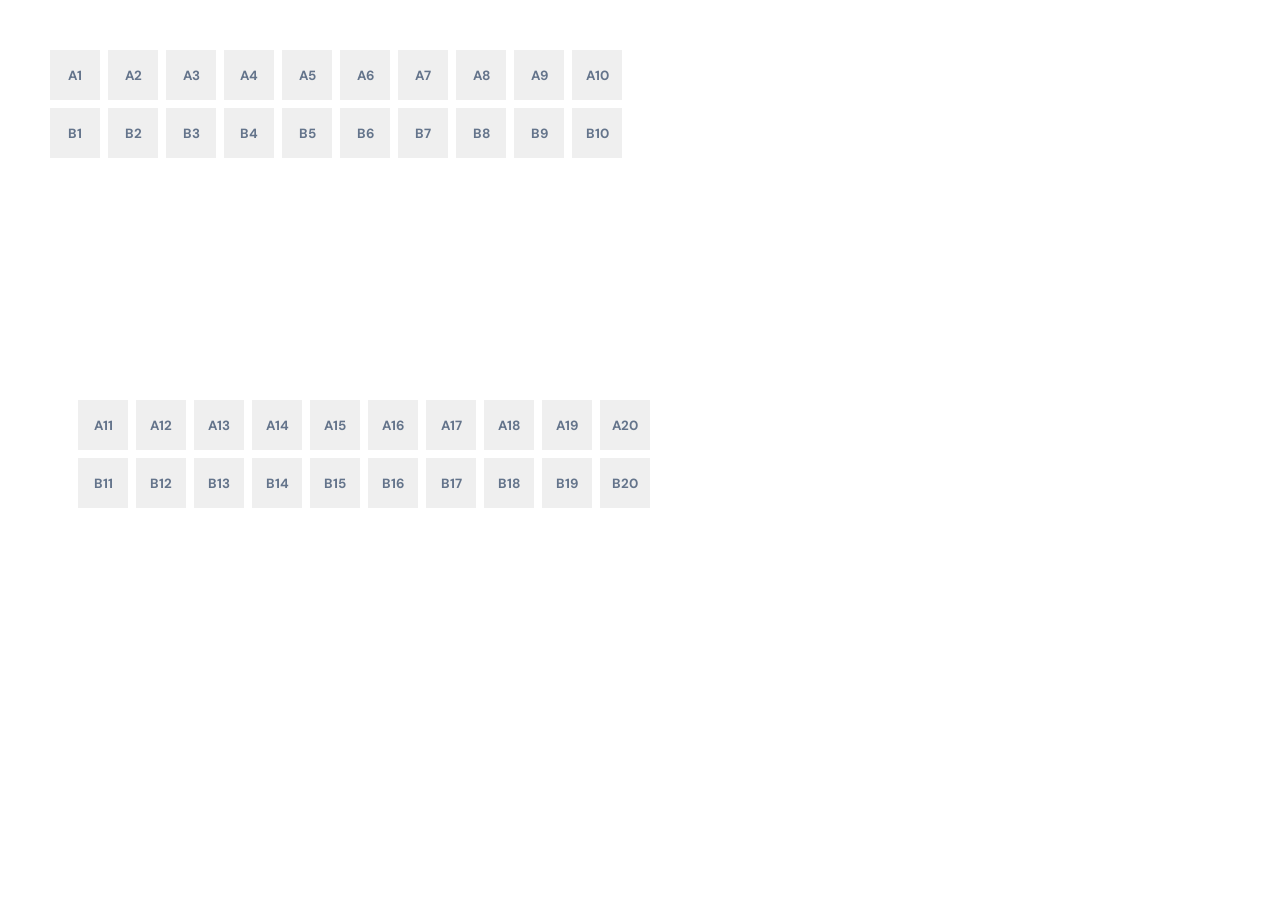
==== book.html @ 3b7bd4b6 "Book Slot Arrangement" ====
<!DOCTYPE html>
<html lang="en">
<head>
    <meta charset="UTF-8">
    <meta name="viewport" content="width=device-width, initial-scale=1.0">
    <title>Book Now!!</title>
    <link rel="stylesheet" href="style2.css">
    <link rel="icon" href="images/image.png">
</head>
<body>
    <h1></h1>
    <div class="slot1-container">
        <button value="A1">A1</button>
        <button value="A2">A2</button>
        <button value="A3">A3</button>
        <button value="A4">A4</button>
        <button value="A5">A5</button>
        <button value="A6">A6</button>
        <button value="A7">A7</button>
        <button value="A8">A8</button>
        <button value="A9">A9</button>
        <button value="A10">A10</button>
        <button value="B1">B1</button>
        <button value="B2">B2</button>
        <button value="B3">B3</button>
        <button value="B4">B4</button>
        <button value="B5">B5</button>
        <button value="B6">B6</button>
        <button value="B7">B7</button>
        <button value="B8">B8</button>
        <button value="B9">B9</button>
        <button value="B10">B10</button>
    </div>
    <div class="slot2-container">
        <button value="A11">A11</button>
        <button value="A12">A12</button>
        <button value="A13">A13</button>
        <button value="A14">A14</button>
        <button value="A15">A15</button>
        <button value="A16">A16</button>
        <button value="A17">A17</button>
        <button value="A18">A18</button>
        <button value="A19">A19</button>
        <button value="A20">A20</button>
        <button value="B11">B11</button>
        <button value="B12">B12</button>
        <button value="B13">B13</button>
        <button value="B14">B14</button>
        <button value="B15">B15</button>
        <button value="B16">B16</button>
        <button value="B17">B17</button>
        <button value="B18">B18</button>
        <button value="B19">B19</button>
        <button value="B20">B20</button>
    </div>
</body>
</html>
---- style2.css ----
@import url('https://fonts.googleapis.com/css2?family=DM+Sans:ital,opsz,wght@0,9..40,100..1000;1,9..40,100..1000&family=DM+Serif+Display:ital@0;1&family=DM+Serif+Text:ital@0;1&family=Open+Sans:ital,wght@0,300..800;1,300..800&family=Roboto+Mono:ital,wght@0,100..700;1,100..700&family=Roboto:ital,wght@0,100..900;1,100..900&display=swap');

*{
    margin: 0;
    padding: 0;
    font-family: "DM Sans", sans-serif;
}
.slot1-container{
    float: left;
    padding: 50px;
    display: flex;
    height: 250px;
    width: 600px;
    flex-direction: row;
    justify-content: flex-start;
    align-content: flex-start;
    flex-wrap: wrap;
    column-gap: 0.5em;
    row-gap: 0.5em;
}
.slot2-container{
    padding: 50px;
    height: 250px;
    width: 600px;
    display: flex;
    flex-direction: row;
    justify-content: flex-end;
    flex-wrap: wrap;
    align-content:flex-start;
    column-gap: 0.5em;
    row-gap: 0.5em;
}
button{
    height: 50px;
    width: 50px;
    border: none;
    font-weight: bold;
    color: #64748B;
}
button:hover{
    background-color:blueviolet;
    color: white;
}
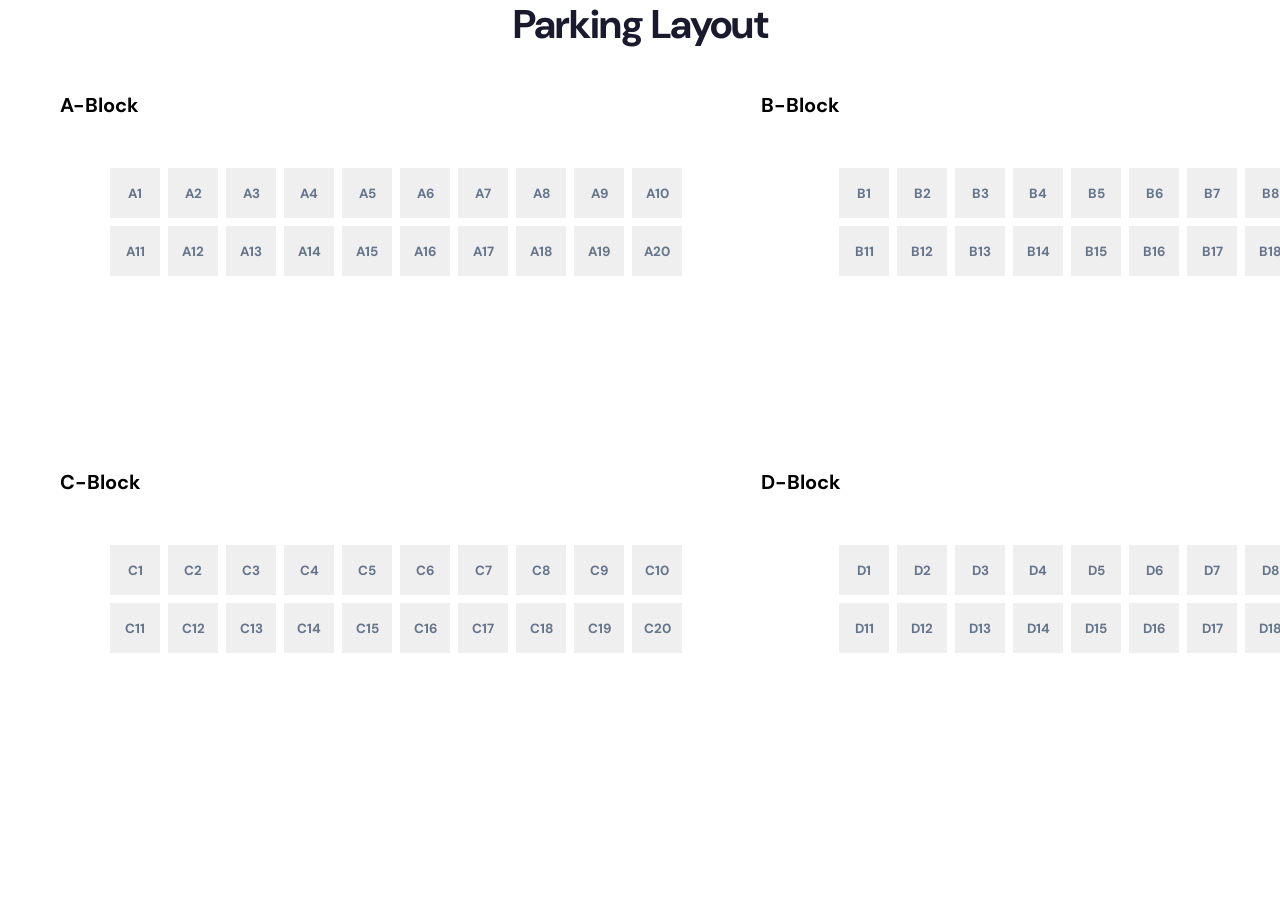
==== commit 5aeb9689: "book" ====
--- a/book.html
+++ b/book.html
@@ -8,8 +8,11 @@
     <link rel="icon" href="images/image.png">
 </head>
 <body>
-    <h1></h1>
-    <div class="slot1-container">
+    <h1>Parking Layout</h1>
+    <div class="parking-layout">
+    <div class="block-container">
+        <label class="block-label">A-Block</label>
+    <div class="a-block">
         <button value="A1">A1</button>
         <button value="A2">A2</button>
         <button value="A3">A3</button>
@@ -20,6 +23,21 @@
         <button value="A8">A8</button>
         <button value="A9">A9</button>
         <button value="A10">A10</button>
+        <button value="A11">A11</button>
+        <button value="A12">A12</button>
+        <button value="A13">A13</button>
+        <button value="A14">A14</button>
+        <button value="A15">A15</button>
+        <button value="A16">A16</button>
+        <button value="A17">A17</button>
+        <button value="A18">A18</button>
+        <button value="A19">A19</button>
+        <button value="A20">A20</button>
+    </div>
+    </div>
+    <div class="block-container">
+        <label class="block-label">B-Block</label>
+    <div class="b-block">
         <button value="B1">B1</button>
         <button value="B2">B2</button>
         <button value="B3">B3</button>
@@ -30,18 +48,6 @@
         <button value="B8">B8</button>
         <button value="B9">B9</button>
         <button value="B10">B10</button>
-    </div>
-    <div class="slot2-container">
-        <button value="A11">A11</button>
-        <button value="A12">A12</button>
-        <button value="A13">A13</button>
-        <button value="A14">A14</button>
-        <button value="A15">A15</button>
-        <button value="A16">A16</button>
-        <button value="A17">A17</button>
-        <button value="A18">A18</button>
-        <button value="A19">A19</button>
-        <button value="A20">A20</button>
         <button value="B11">B11</button>
         <button value="B12">B12</button>
         <button value="B13">B13</button>
@@ -53,5 +59,57 @@
         <button value="B19">B19</button>
         <button value="B20">B20</button>
     </div>
+    </div>
+    <div class="block-container">
+    <label class="block-label">C-Block</label>
+    <div class="c-block">
+        <button value="C1">C1</button>
+        <button value="C2">C2</button>
+        <button value="C3">C3</button>
+        <button value="C4">C4</button>
+        <button value="C5">C5</button>
+        <button value="C6">C6</button>
+        <button value="C7">C7</button>
+        <button value="C8">C8</button>
+        <button value="C9">C9</button>
+        <button value="C10">C10</button>
+        <button value="C11">C11</button>
+        <button value="C12">C12</button>
+        <button value="C13">C13</button>
+        <button value="C14">C14</button>
+        <button value="C15">C15</button>
+        <button value="C16">C16</button>
+        <button value="C17">C17</button>
+        <button value="C18">C18</button>
+        <button value="C19">C19</button>
+        <button value="C20">C20</button>
+    </div>
+    </div>
+    <div class="block-container">
+    <label class="block-label">D-Block</label>
+    <div class="d-block">
+        <button value="D1">D1</button>
+        <button value="D2">D2</button>
+        <button value="D3">D3</button>
+        <button value="D4">D4</button>
+        <button value="D5">D5</button>
+        <button value="D6">D6</button>
+        <button value="D7">D7</button>
+        <button value="D8">D8</button>
+        <button value="D9">D9</button>
+        <button value="D10">D10</button>
+        <button value="D11">D11</button>
+        <button value="D12">D12</button>
+        <button value="D13">D13</button>
+        <button value="D14">D14</button>
+        <button value="D15">D15</button>
+        <button value="D16">D16</button>
+        <button value="D17">D17</button>
+        <button value="D18">D18</button>
+        <button value="D19">D19</button>
+        <button value="D20">D20</button>
+    </div>
+    </div>
+    </div>
 </body>
 </html>
--- a/style2.css
+++ b/style2.css
@@ -1,34 +1,50 @@
 @import url('https://fonts.googleapis.com/css2?family=DM+Sans:ital,opsz,wght@0,9..40,100..1000;1,9..40,100..1000&family=DM+Serif+Display:ital@0;1&family=DM+Serif+Text:ital@0;1&family=Open+Sans:ital,wght@0,300..800;1,300..800&family=Roboto+Mono:ital,wght@0,100..700;1,100..700&family=Roboto:ital,wght@0,100..900;1,100..900&display=swap');
 
+h1{
+    margin-bottom: 30px;
+    font-size: 2.5rem;
+    font-weight: 700;
+    color: #1a1a2e;
+    letter-spacing: -0.02em;
+    line-height: 1.2;
+    margin: 0 0 1.5rem 0;
+    text-align: center;
+}
 *{
     margin: 0;
     padding: 0;
     font-family: "DM Sans", sans-serif;
 }
-.slot1-container{
+.parking-layout{
+    display: grid;
+    grid-template-columns: 1fr 1fr;
+    gap: 1px 1px;
+    padding: 20px 60px;
+}
+.a-block,.b-block,.c-block,.d-block{
     float: left;
     padding: 50px;
     display: flex;
     height: 250px;
     width: 600px;
     flex-direction: row;
-    justify-content: flex-start;
     align-content: flex-start;
     flex-wrap: wrap;
     column-gap: 0.5em;
     row-gap: 0.5em;
 }
-.slot2-container{
-    padding: 50px;
-    height: 250px;
-    width: 600px;
-    display: flex;
-    flex-direction: row;
+.a-block,.c-block{
+    justify-content: flex-start;
+}
+.b-block,.d-block{
     justify-content: flex-end;
-    flex-wrap: wrap;
-    align-content:flex-start;
-    column-gap: 0.5em;
-    row-gap: 0.5em;
+}
+.block-container{
+    width: 700px;
+}
+.block-label{
+    font-size: 20px;
+    font-weight: bold;
 }
 button{
     height: 50px;
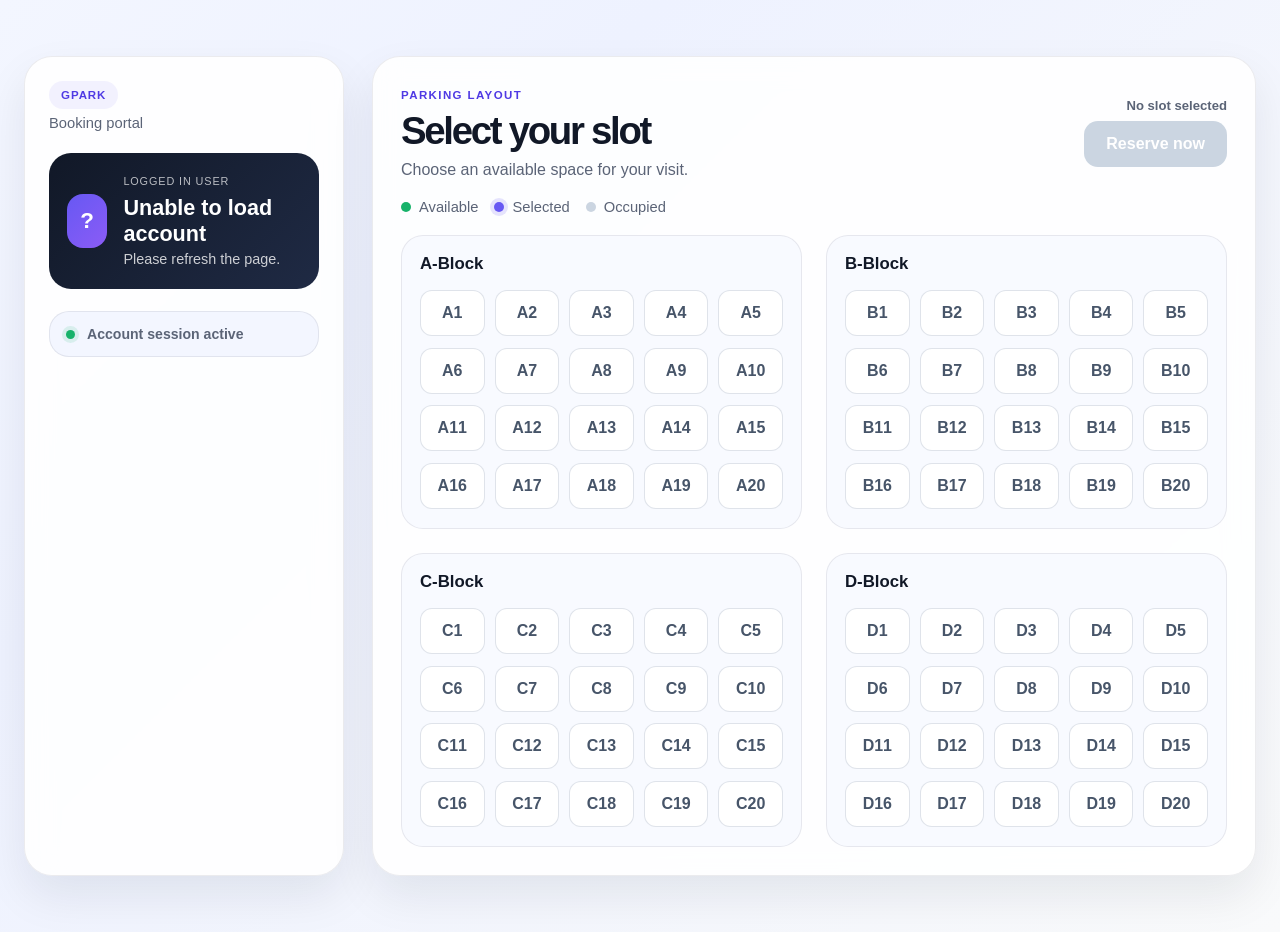
==== commit 4985d9bb: "Entho changes..haa book.html" ====
--- a/book.html
+++ b/book.html
@@ -3,113 +3,229 @@
 <head>
     <meta charset="UTF-8">
     <meta name="viewport" content="width=device-width, initial-scale=1.0">
-    <title>Book Now!!</title>
+    <title>Book a Spot | GPark</title>
     <link rel="stylesheet" href="style2.css">
     <link rel="icon" href="images/image.png">
 </head>
 <body>
-    <h1>Parking Layout</h1>
-    <div class="parking-layout">
-    <div class="block-container">
-        <label class="block-label">A-Block</label>
-    <div class="a-block">
-        <button value="A1">A1</button>
-        <button value="A2">A2</button>
-        <button value="A3">A3</button>
-        <button value="A4">A4</button>
-        <button value="A5">A5</button>
-        <button value="A6">A6</button>
-        <button value="A7">A7</button>
-        <button value="A8">A8</button>
-        <button value="A9">A9</button>
-        <button value="A10">A10</button>
-        <button value="A11">A11</button>
-        <button value="A12">A12</button>
-        <button value="A13">A13</button>
-        <button value="A14">A14</button>
-        <button value="A15">A15</button>
-        <button value="A16">A16</button>
-        <button value="A17">A17</button>
-        <button value="A18">A18</button>
-        <button value="A19">A19</button>
-        <button value="A20">A20</button>
+    <div class="page-shell">
+        <aside class="profile-panel">
+            <div class="brand-block">
+                <span class="brand-pill">GPark</span>
+                <p>Booking portal</p>
+            </div>
+
+            <div class="user-card">
+                <div class="avatar" id="userAvatar">?</div>
+                <div>
+                    <span class="label">Logged in user</span>
+                    <h2 id="userName">Loading...</h2>
+                    <p id="userEmail">Loading...</p>
+                </div>
+            </div>
+
+            <div class="account-status">
+                <span class="status-dot"></span>
+                <span>Account session active</span>
+            </div>
+        </aside>
+
+        <main class="booking-panel">
+            <header class="booking-header">
+                <div>
+                    <span class="eyebrow">Parking layout</span>
+                    <h1>Select your slot</h1>
+                    <p class="header-help">Choose an available space for your visit.</p>
+                </div>
+                <div class="booking-action">
+                    <span id="selectionStatus" class="selection-status">No slot selected</span>
+                    <button id="reserveButton" class="primary-btn" type="button" disabled>Reserve now</button>
+                </div>
+            </header>
+
+            <div class="legend">
+                <span><i class="dot open"></i> Available</span>
+                <span><i class="dot selected-legend"></i> Selected</span>
+                <span><i class="dot busy"></i> Occupied</span>
+            </div>
+
+            <div class="parking-layout">
+                <div class="block-container">
+                    <label class="block-label">A-Block</label>
+                    <div class="a-block">
+                        <button value="A1">A1</button>
+                        <button value="A2">A2</button>
+                        <button value="A3">A3</button>
+                        <button value="A4">A4</button>
+                        <button value="A5">A5</button>
+                        <button value="A6">A6</button>
+                        <button value="A7">A7</button>
+                        <button value="A8">A8</button>
+                        <button value="A9">A9</button>
+                        <button value="A10">A10</button>
+                        <button value="A11">A11</button>
+                        <button value="A12">A12</button>
+                        <button value="A13">A13</button>
+                        <button value="A14">A14</button>
+                        <button value="A15">A15</button>
+                        <button value="A16">A16</button>
+                        <button value="A17">A17</button>
+                        <button value="A18">A18</button>
+                        <button value="A19">A19</button>
+                        <button value="A20">A20</button>
+                    </div>
+                </div>
+
+                <div class="block-container">
+                    <label class="block-label">B-Block</label>
+                    <div class="b-block">
+                        <button value="B1">B1</button>
+                        <button value="B2">B2</button>
+                        <button value="B3">B3</button>
+                        <button value="B4">B4</button>
+                        <button value="B5">B5</button>
+                        <button value="B6">B6</button>
+                        <button value="B7">B7</button>
+                        <button value="B8">B8</button>
+                        <button value="B9">B9</button>
+                        <button value="B10">B10</button>
+                        <button value="B11">B11</button>
+                        <button value="B12">B12</button>
+                        <button value="B13">B13</button>
+                        <button value="B14">B14</button>
+                        <button value="B15">B15</button>
+                        <button value="B16">B16</button>
+                        <button value="B17">B17</button>
+                        <button value="B18">B18</button>
+                        <button value="B19">B19</button>
+                        <button value="B20">B20</button>
+                    </div>
+                </div>
+
+                <div class="block-container">
+                    <label class="block-label">C-Block</label>
+                    <div class="c-block">
+                        <button value="C1">C1</button>
+                        <button value="C2">C2</button>
+                        <button value="C3">C3</button>
+                        <button value="C4">C4</button>
+                        <button value="C5">C5</button>
+                        <button value="C6">C6</button>
+                        <button value="C7">C7</button>
+                        <button value="C8">C8</button>
+                        <button value="C9">C9</button>
+                        <button value="C10">C10</button>
+                        <button value="C11">C11</button>
+                        <button value="C12">C12</button>
+                        <button value="C13">C13</button>
+                        <button value="C14">C14</button>
+                        <button value="C15">C15</button>
+                        <button value="C16">C16</button>
+                        <button value="C17">C17</button>
+                        <button value="C18">C18</button>
+                        <button value="C19">C19</button>
+                        <button value="C20">C20</button>
+                    </div>
+                </div>
+
+                <div class="block-container">
+                    <label class="block-label">D-Block</label>
+                    <div class="d-block">
+                        <button value="D1">D1</button>
+                        <button value="D2">D2</button>
+                        <button value="D3">D3</button>
+                        <button value="D4">D4</button>
+                        <button value="D5">D5</button>
+                        <button value="D6">D6</button>
+                        <button value="D7">D7</button>
+                        <button value="D8">D8</button>
+                        <button value="D9">D9</button>
+                        <button value="D10">D10</button>
+                        <button value="D11">D11</button>
+                        <button value="D12">D12</button>
+                        <button value="D13">D13</button>
+                        <button value="D14">D14</button>
+                        <button value="D15">D15</button>
+                        <button value="D16">D16</button>
+                        <button value="D17">D17</button>
+                        <button value="D18">D18</button>
+                        <button value="D19">D19</button>
+                        <button value="D20">D20</button>
+                    </div>
+                </div>
+            </div>
+        </main>
     </div>
-    </div>
-    <div class="block-container">
-        <label class="block-label">B-Block</label>
-    <div class="b-block">
-        <button value="B1">B1</button>
-        <button value="B2">B2</button>
-        <button value="B3">B3</button>
-        <button value="B4">B4</button>
-        <button value="B5">B5</button>
-        <button value="B6">B6</button>
-        <button value="B7">B7</button>
-        <button value="B8">B8</button>
-        <button value="B9">B9</button>
-        <button value="B10">B10</button>
-        <button value="B11">B11</button>
-        <button value="B12">B12</button>
-        <button value="B13">B13</button>
-        <button value="B14">B14</button>
-        <button value="B15">B15</button>
-        <button value="B16">B16</button>
-        <button value="B17">B17</button>
-        <button value="B18">B18</button>
-        <button value="B19">B19</button>
-        <button value="B20">B20</button>
-    </div>
-    </div>
-    <div class="block-container">
-    <label class="block-label">C-Block</label>
-    <div class="c-block">
-        <button value="C1">C1</button>
-        <button value="C2">C2</button>
-        <button value="C3">C3</button>
-        <button value="C4">C4</button>
-        <button value="C5">C5</button>
-        <button value="C6">C6</button>
-        <button value="C7">C7</button>
-        <button value="C8">C8</button>
-        <button value="C9">C9</button>
-        <button value="C10">C10</button>
-        <button value="C11">C11</button>
-        <button value="C12">C12</button>
-        <button value="C13">C13</button>
-        <button value="C14">C14</button>
-        <button value="C15">C15</button>
-        <button value="C16">C16</button>
-        <button value="C17">C17</button>
-        <button value="C18">C18</button>
-        <button value="C19">C19</button>
-        <button value="C20">C20</button>
-    </div>
-    </div>
-    <div class="block-container">
-    <label class="block-label">D-Block</label>
-    <div class="d-block">
-        <button value="D1">D1</button>
-        <button value="D2">D2</button>
-        <button value="D3">D3</button>
-        <button value="D4">D4</button>
-        <button value="D5">D5</button>
-        <button value="D6">D6</button>
-        <button value="D7">D7</button>
-        <button value="D8">D8</button>
-        <button value="D9">D9</button>
-        <button value="D10">D10</button>
-        <button value="D11">D11</button>
-        <button value="D12">D12</button>
-        <button value="D13">D13</button>
-        <button value="D14">D14</button>
-        <button value="D15">D15</button>
-        <button value="D16">D16</button>
-        <button value="D17">D17</button>
-        <button value="D18">D18</button>
-        <button value="D19">D19</button>
-        <button value="D20">D20</button>
-    </div>
-    </div>
-    </div>
+
+    <script>
+        const userName = document.getElementById('userName');
+        const userEmail = document.getElementById('userEmail');
+        const userAvatar = document.getElementById('userAvatar');
+        const selectionStatus = document.getElementById('selectionStatus');
+        const reserveButton = document.getElementById('reserveButton');
+
+        async function fetchCurrentUser() {
+            const apiUrls = [
+                'http://172.30.3.21/g_park/current-user.php',
+                'http://localhost/g_park/current-user.php'
+            ];
+
+            for (let index = 0; index < apiUrls.length; index += 1) {
+                try {
+                    const response = await fetch(apiUrls[index], {
+                        credentials: 'include'
+                    });
+
+                    if (response.ok) {
+                        return (await response.json()).user;
+                    }
+
+                    if (response.status === 401) {
+                        break;
+                    }
+                } catch (error) {
+                    if (index === apiUrls.length - 1) {
+                        throw error;
+                    }
+                }
+            }
+
+            const storedUser = localStorage.getItem('gparkUser');
+            return storedUser ? JSON.parse(storedUser) : null;
+        }
+
+        fetchCurrentUser().then((user) => {
+            if (!user) {
+                userName.textContent = 'Session expired';
+                userEmail.textContent = 'Please log in again.';
+                reserveButton.disabled = true;
+                return;
+            }
+
+            userName.textContent = user.name;
+            userEmail.textContent = user.email;
+            userAvatar.textContent = user.name.trim().charAt(0).toUpperCase();
+        }).catch(() => {
+            userName.textContent = 'Unable to load account';
+            userEmail.textContent = 'Please refresh the page.';
+        });
+
+        const selectedSlots = document.querySelectorAll('.block-container button');
+        selectedSlots.forEach((button) => {
+            button.addEventListener('click', () => {
+                const isSelected = button.classList.contains('selected');
+                button.classList.toggle('selected', !isSelected);
+                const selectedCount = document.querySelectorAll('.block-container button.selected').length;
+                selectionStatus.textContent = selectedCount === 0
+                    ? 'No slot selected'
+                    : `${selectedCount} slot${selectedCount === 1 ? '' : 's'} selected`;
+                reserveButton.disabled = selectedCount === 0;
+            });
+        });
+
+        reserveButton.addEventListener('click', () => {
+            selectionStatus.textContent = 'Select a slot to continue';
+        });
+    </script>
 </body>
 </html>
--- a/style2.css
+++ b/style2.css
@@ -1,59 +1,325 @@
-@import url('https://fonts.googleapis.com/css2?family=DM+Sans:ital,opsz,wght@0,9..40,100..1000;1,9..40,100..1000&family=DM+Serif+Display:ital@0;1&family=DM+Serif+Text:ital@0;1&family=Open+Sans:ital,wght@0,300..800;1,300..800&family=Roboto+Mono:ital,wght@0,100..700;1,100..700&family=Roboto:ital,wght@0,100..900;1,100..900&display=swap');
-
-h1{
-    margin-bottom: 30px;
-    font-size: 2.5rem;
-    font-weight: 700;
-    color: #1a1a2e;
-    letter-spacing: -0.02em;
-    line-height: 1.2;
-    margin: 0 0 1.5rem 0;
-    text-align: center;
-}
-*{
+:root {
+    --bg: #f4f7ff;
+    --panel: #ffffff;
+    --panel-soft: #f3f6ff;
+    --primary: #6758f3;
+    --primary-dark: #4f3ae4;
+    --text: #111827;
+    --text-soft: #5b6477;
+    --line: rgba(17, 24, 39, 0.08);
+    --success: #17b26a;
+    --warning: #f59e0b;
+    --danger: #ef4444;
+    --shadow: 0 20px 45px rgba(15, 23, 42, 0.08);
+}
+
+@import url('https://fonts.googleapis.com/css2?family=DM+Sans:wght@400;500;700;800&display=swap');
+
+* {
     margin: 0;
     padding: 0;
+    box-sizing: border-box;
     font-family: "DM Sans", sans-serif;
 }
-.parking-layout{
+
+body {
+    min-height: 100vh;
+    background: linear-gradient(135deg, #f3f6ff 0%, #eef2ff 30%, #f9fafb 100%);
+    color: var(--text);
+}
+
+button {
+    font: inherit;
+}
+
+.page-shell {
+    max-width: 1400px;
+    margin: 32px auto;
+    padding: 24px;
     display: grid;
-    grid-template-columns: 1fr 1fr;
-    gap: 1px 1px;
-    padding: 20px 60px;
-}
-.a-block,.b-block,.c-block,.d-block{
-    float: left;
-    padding: 50px;
-    display: flex;
-    height: 250px;
-    width: 600px;
-    flex-direction: row;
-    align-content: flex-start;
+    grid-template-columns: 320px 1fr;
+    gap: 28px;
+}
+
+.profile-panel,
+.booking-panel {
+    background: rgba(255, 255, 255, 0.88);
+    border: 1px solid var(--line);
+    border-radius: 28px;
+    box-shadow: var(--shadow);
+    backdrop-filter: blur(14px);
+    -webkit-backdrop-filter: blur(14px);
+}
+
+.profile-panel {
+    padding: 24px;
+    display: flex;
+    flex-direction: column;
+    gap: 22px;
+}
+
+.brand-block {
+    display: flex;
+    flex-direction: column;
+    gap: 6px;
+}
+
+.brand-pill {
+    display: inline-flex;
+    align-self: flex-start;
+    padding: 8px 12px;
+    border-radius: 999px;
+    background: rgba(103, 88, 243, 0.08);
+    color: var(--primary-dark);
+    font-weight: 700;
+    letter-spacing: 0.08em;
+    text-transform: uppercase;
+    font-size: 0.72rem;
+}
+
+.brand-block p {
+    color: var(--text-soft);
+    font-size: 0.92rem;
+}
+
+.user-card {
+    background: linear-gradient(135deg, #111827, #1f2a44);
+    color: #fff;
+    border-radius: 22px;
+    padding: 22px 18px;
+    display: flex;
+    align-items: center;
+    gap: 16px;
+}
+
+.avatar {
+    width: 54px;
+    height: 54px;
+    border-radius: 16px;
+    display: grid;
+    place-items: center;
+    background: linear-gradient(135deg, var(--primary), #8b5cf6);
+    font-size: 1.4rem;
+    font-weight: 800;
+}
+
+.label {
+    display: block;
+    color: rgba(255, 255, 255, 0.7);
+    font-size: 0.68rem;
+    letter-spacing: 0.08em;
+    text-transform: uppercase;
+    margin-bottom: 8px;
+}
+
+.user-card h2 {
+    font-size: 1.35rem;
+    margin-bottom: 4px;
+}
+
+.user-card p {
+    color: rgba(255, 255, 255, 0.78);
+    font-size: 0.9rem;
+}
+
+.account-status {
+    background: var(--panel-soft);
+    border: 1px solid var(--line);
+    border-radius: 20px;
+    padding: 14px 16px;
+    display: flex;
+    align-items: center;
+    gap: 12px;
+    color: var(--text-soft);
+    font-size: 0.88rem;
+    font-weight: 700;
+}
+
+.status-dot {
+    width: 9px;
+    height: 9px;
+    border-radius: 50%;
+    background: var(--success);
+    box-shadow: 0 0 0 4px rgba(23, 178, 106, 0.12);
+}
+
+.booking-panel {
+    padding: 28px;
+}
+
+.booking-header {
+    display: flex;
+    justify-content: space-between;
+    align-items: center;
+    gap: 20px;
+    margin-bottom: 20px;
+}
+
+.eyebrow {
+    display: inline-block;
+    color: var(--primary-dark);
+    font-weight: 700;
+    text-transform: uppercase;
+    letter-spacing: 0.12em;
+    font-size: 0.72rem;
+    margin-bottom: 8px;
+}
+
+.booking-header h1 {
+    font-size: clamp(2.2rem, 3vw, 3rem);
+    letter-spacing: -0.06em;
+}
+
+.primary-btn {
+    background: linear-gradient(135deg, var(--primary), var(--primary-dark));
+    color: #fff;
+    border: none;
+    border-radius: 14px;
+    padding: 14px 22px;
+    font-weight: 700;
+    cursor: pointer;
+    box-shadow: 0 16px 24px rgba(103, 88, 243, 0.2);
+}
+
+.legend {
+    display: flex;
     flex-wrap: wrap;
-    column-gap: 0.5em;
-    row-gap: 0.5em;
-}
-.a-block,.c-block{
+    gap: 16px;
+    color: var(--text-soft);
+    margin-bottom: 20px;
+    font-size: 0.92rem;
+}
+
+.legend span {
+    display: inline-flex;
+    align-items: center;
+    gap: 8px;
+}
+
+.dot {
+    width: 10px;
+    height: 10px;
+    border-radius: 50%;
+    display: inline-block;
+}
+
+.dot.open { background: var(--success); }
+.dot.selected-legend { background: var(--primary); box-shadow: 0 0 0 4px rgba(103, 88, 243, 0.16); }
+.dot.busy { background: #cbd5e1; }
+
+.parking-layout {
+    display: grid;
+    grid-template-columns: repeat(2, minmax(0, 1fr));
+    gap: 24px;
+}
+
+.block-container {
+    background: #f8faff;
+    border: 1px solid var(--line);
+    border-radius: 22px;
+    padding: 18px;
+}
+
+.block-label {
+    display: block;
+    margin-bottom: 16px;
+    font-size: 1.05rem;
+    font-weight: 700;
+}
+
+.a-block,
+.b-block,
+.c-block,
+.d-block {
+    display: grid;
+    grid-template-columns: repeat(5, minmax(40px, 1fr));
+    gap: 10px;
+    min-height: 220px;
+}
+
+.a-block,
+.c-block {
     justify-content: flex-start;
 }
-.b-block,.d-block{
+
+.b-block,
+.d-block {
     justify-content: flex-end;
 }
-.block-container{
-    width: 700px;
-}
-.block-label{
-    font-size: 20px;
-    font-weight: bold;
-}
-button{
-    height: 50px;
-    width: 50px;
-    border: none;
-    font-weight: bold;
-    color: #64748B;
-}
-button:hover{
-    background-color:blueviolet;
-    color: white;
+
+button {
+    height: 46px;
+    width: 100%;
+    border: 1px solid rgba(148, 163, 184, 0.3);
+    border-radius: 12px;
+    background: #fff;
+    color: #475569;
+    font-weight: 700;
+    cursor: pointer;
+    transition: all 0.2s ease;
+}
+
+button:hover {
+    background: rgba(103, 88, 243, 0.08);
+    color: var(--primary-dark);
+    border-color: rgba(103, 88, 243, 0.25);
+    transform: translateY(-1px);
+}
+
+button.selected {
+    background: #ffffff;
+    color: var(--primary-dark);
+    border: 2px solid var(--primary);
+    box-shadow: 0 0 0 4px rgba(103, 88, 243, 0.12);
+}
+
+@media (max-width: 980px) {
+    .page-shell {
+        grid-template-columns: 1fr;
+    }
+}
+
+@media (max-width: 640px) {
+    .page-shell {
+        padding: 14px;
+        margin: 18px auto;
+    }
+
+    .booking-panel,
+    .profile-panel {
+        padding: 18px;
+    }
+
+    .booking-header {
+        flex-direction: column;
+        align-items: flex-start;
+    }
+
+    .parking-layout {
+        grid-template-columns: 1fr;
+    }
+}
+
+.header-help {
+    margin-top: 8px;
+    color: var(--text-soft);
+}
+
+.booking-action {
+    display: flex;
+    flex-direction: column;
+    align-items: flex-end;
+    gap: 8px;
+}
+
+.selection-status {
+    color: var(--text-soft);
+    font-size: 0.82rem;
+    font-weight: 700;
+}
+
+.primary-btn:disabled {
+    background: #cbd5e1;
+    box-shadow: none;
+    cursor: not-allowed;
 }
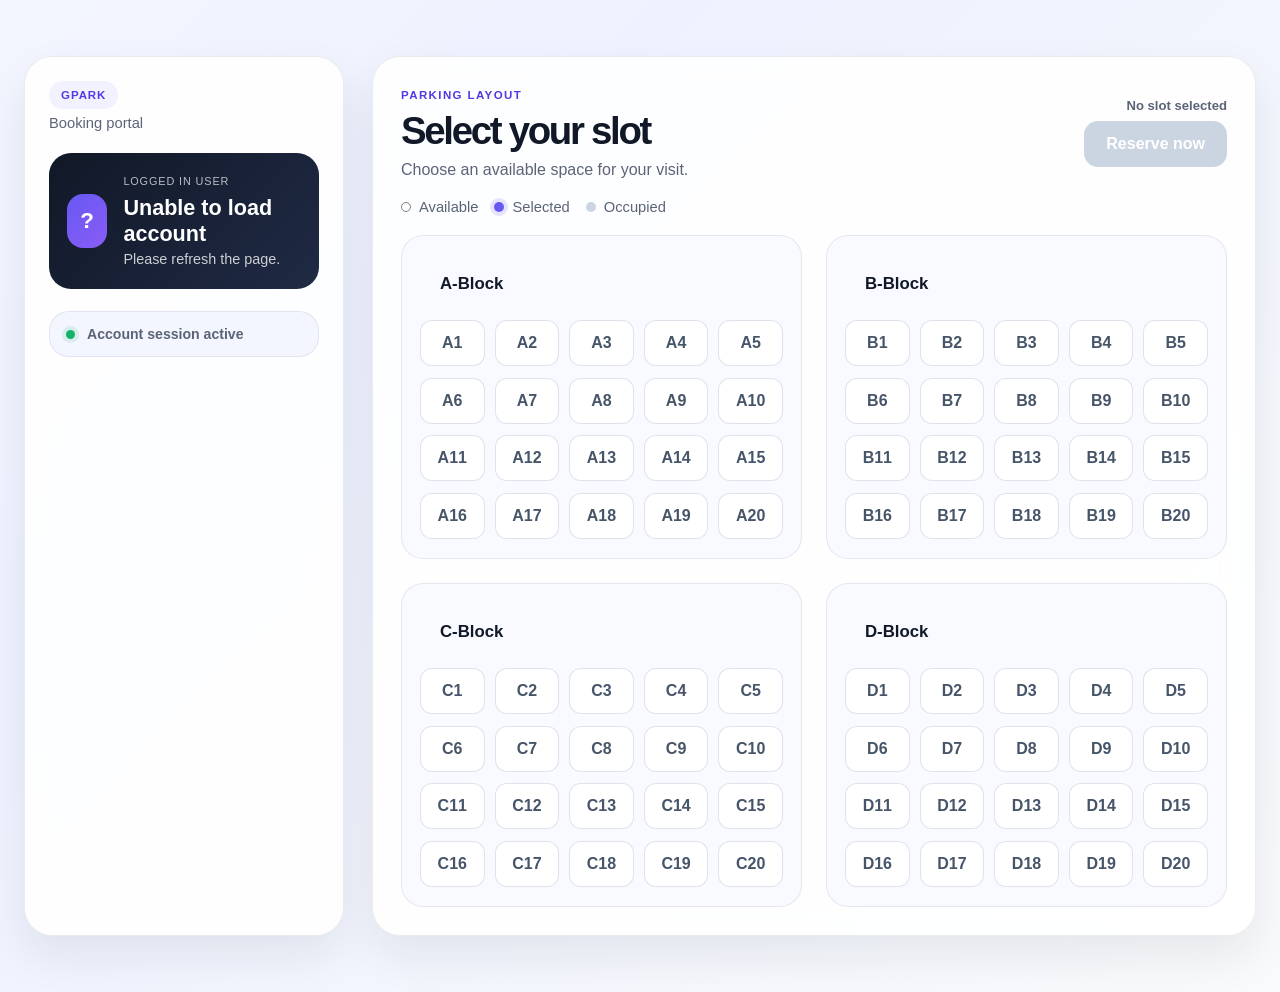
==== commit b5430958: "NEW CHANGES" ====
--- a/book.html
+++ b/book.html
@@ -156,7 +156,30 @@
             </div>
         </main>
     </div>
-
+    <div class="modal-container">
+        <div class="modal">
+            <h2 id="modal-header">Enter the details</h2>
+            <input type="text" placeholder="Vehicle Number"><br>
+            <div class="radio-group">
+                <label class="radio-option">
+                <input type="radio" name="vehicleType" value="two-wheeler" checked>
+                <span>Two-wheeler</span>
+                </label>
+                <label class="radio-option">
+                <input type="radio" name="vehicleType" value="four-wheeler">
+                <span>Four-wheeler</span>
+                </label>
+            </div>
+            <input type="text" placeholder="Vehicle Model"><br>
+            <select name="duration" id="duration">
+                <option value="0.5">Half an Hour</option>
+                <option value="1">One Hour</option>
+                <option value="2">Two Hours</option>
+                <option value="3">Three Hours</option>
+            </select>
+            <a href="ticket.html"><button id="book-button">Book Now</button></a>
+        </div>
+    </div>
     <script>
         const userName = document.getElementById('userName');
         const userEmail = document.getElementById('userEmail');
@@ -226,6 +249,12 @@
         reserveButton.addEventListener('click', () => {
             selectionStatus.textContent = 'Select a slot to continue';
         });
+
+
+        reserveButton.onclick=function(){
+            const modal=document.querySelector(".modal-container");
+            modal.style.display='flex';
+        }
     </script>
 </body>
 </html>
--- a/style2.css
+++ b/style2.css
@@ -203,7 +203,7 @@
     display: inline-block;
 }
 
-.dot.open { background: var(--success); }
+.dot.open { background: white; border: 1px solid gray; }
 .dot.selected-legend { background: var(--primary); box-shadow: 0 0 0 4px rgba(103, 88, 243, 0.16); }
 .dot.busy { background: #cbd5e1; }
 
@@ -322,4 +322,58 @@
     background: #cbd5e1;
     box-shadow: none;
     cursor: not-allowed;
-}+}
+.modal-container{
+    background-color: rgba(0,0,0,0.3);
+    display: none;
+    justify-content: center;
+    align-items: center;
+    position: fixed;
+    top: 0;
+    left: 0;
+    height: 100vh;
+    width: 100vw;
+}
+.modal{
+    max-width: 100%;
+    width: 500px;
+    box-shadow: 0 2px 4px rgba(0, 0, 0, 0.2);
+    padding: 40px 50px;
+    border: 1px solid;
+    border-radius: 5px;
+    box-sizing: border-box;
+    background-color: white;
+    flex-direction: column;
+}
+input,select,label{
+    padding: 10px;
+    width: 100%;
+    margin: 10px;
+    border-radius: 8px;
+}
+#book-button{
+    padding: 10px;
+    width: 100%;
+    margin: 10px;
+    border-radius: 8px;
+    background-color: blueviolet;
+    color: white;
+}
+.radio-option input[type="radio"] {
+    width: 18px;
+    height: 18px;
+    margin: 0;
+    accent-color: #2b3a67;
+    cursor: pointer;
+    
+  }
+
+  .radio-option span {
+    font-size: 16px;
+    color: #2b3a67;
+    font-weight: 500;
+  }
+  #modal-header{
+    text-align: center;
+    padding: 10px;
+  }
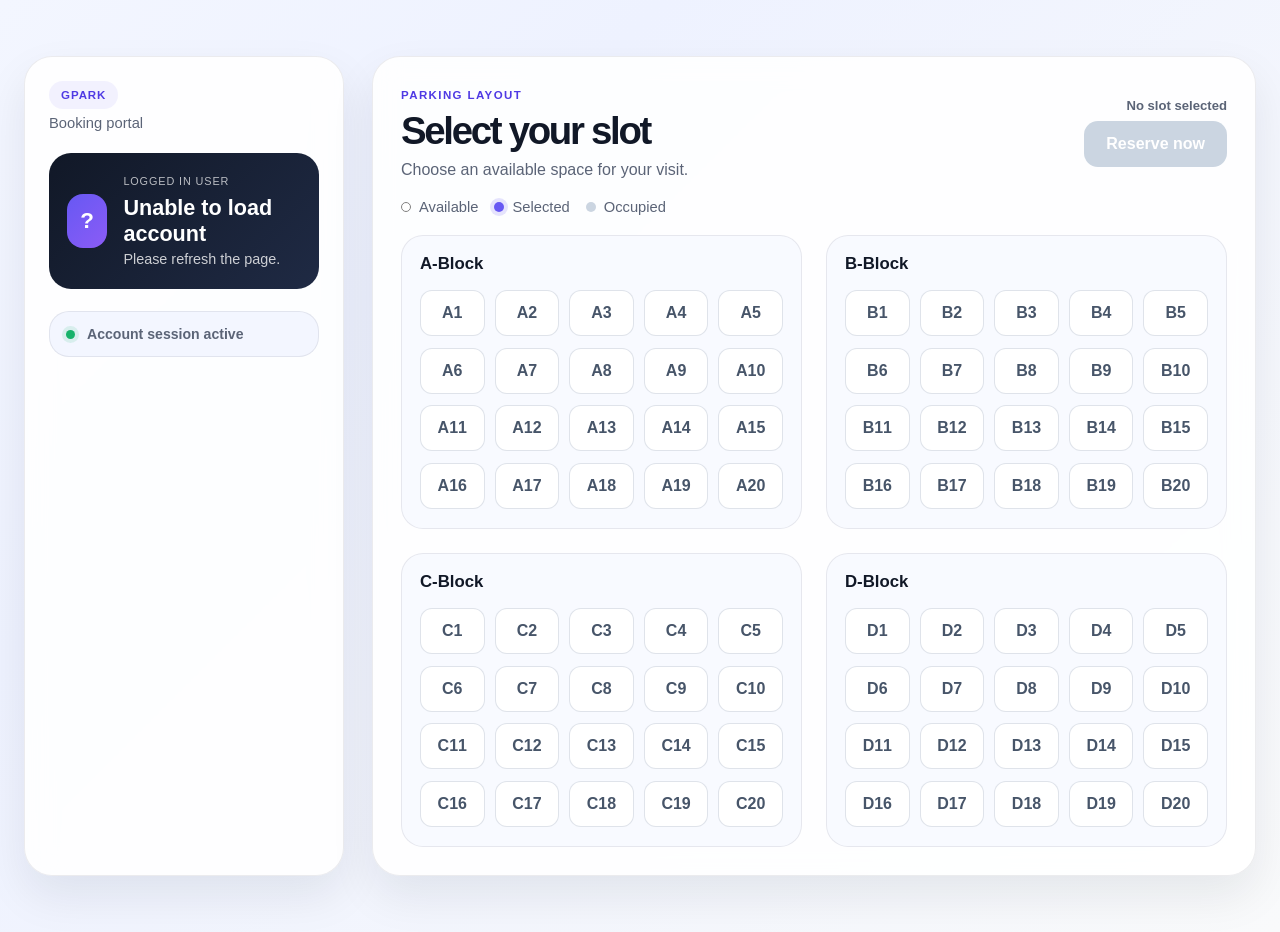
==== commit 7d7f0ef1: "Updates on BOOK.HTML" ====
--- a/book.html
+++ b/book.html
@@ -156,11 +156,22 @@
             </div>
         </main>
     </div>
-    <div class="modal-container">
+    <div class="modal-container" id="bookingModal" role="dialog" aria-modal="true" aria-labelledby="modal-header" aria-hidden="true">
         <div class="modal">
-            <h2 id="modal-header">Enter the details</h2>
-            <input type="text" placeholder="Vehicle Number"><br>
+            <div class="modal-heading">
+                <div>
+                    <span class="eyebrow">Almost there</span>
+                    <h2 id="modal-header">Complete your booking</h2>
+                    <p>Tell us a little about your vehicle to reserve this space.</p>
+                </div>
+                <button class="close-modal" id="closeModal" type="button" aria-label="Close booking details">&times;</button>
+            </div>
+            <div class="form-field">
+                <label for="vehicleNumber">Vehicle number</label>
+                <input id="vehicleNumber" type="text" placeholder="e.g. KA 01 AB 1234">
+            </div>
             <div class="radio-group">
+                <span class="field-label">Vehicle type</span>
                 <label class="radio-option">
                 <input type="radio" name="vehicleType" value="two-wheeler" checked>
                 <span>Two-wheeler</span>
@@ -170,14 +181,23 @@
                 <span>Four-wheeler</span>
                 </label>
             </div>
-            <input type="text" placeholder="Vehicle Model"><br>
-            <select name="duration" id="duration">
+            <div class="form-field">
+                <label for="vehicleModel">Vehicle model</label>
+                <input id="vehicleModel" type="text" placeholder="e.g. Honda City">
+            </div>
+            <div class="form-field">
+                <label for="duration">Parking duration</label>
+                <select name="duration" id="duration">
                 <option value="0.5">Half an Hour</option>
                 <option value="1">One Hour</option>
                 <option value="2">Two Hours</option>
                 <option value="3">Three Hours</option>
-            </select>
-            <a href="ticket.html"><button id="book-button">Book Now</button></a>
+                </select>
+            </div>
+            <div class="modal-actions">
+                <button class="modal-btn secondary-btn" id="cancelBooking" type="button">Cancel</button>
+                <button class="modal-btn primary-modal-btn" id="book-button" type="button">Book Now</button>
+            </div>
         </div>
     </div>
     <script>
@@ -186,6 +206,10 @@
         const userAvatar = document.getElementById('userAvatar');
         const selectionStatus = document.getElementById('selectionStatus');
         const reserveButton = document.getElementById('reserveButton');
+        const bookingModal = document.getElementById('bookingModal');
+        const closeModalButton = document.getElementById('closeModal');
+        const cancelBookingButton = document.getElementById('cancelBooking');
+        const bookButton = document.getElementById('book-button');
 
         async function fetchCurrentUser() {
             const apiUrls = [
@@ -237,24 +261,87 @@
         selectedSlots.forEach((button) => {
             button.addEventListener('click', () => {
                 const isSelected = button.classList.contains('selected');
-                button.classList.toggle('selected', !isSelected);
-                const selectedCount = document.querySelectorAll('.block-container button.selected').length;
-                selectionStatus.textContent = selectedCount === 0
-                    ? 'No slot selected'
-                    : `${selectedCount} slot${selectedCount === 1 ? '' : 's'} selected`;
-                reserveButton.disabled = selectedCount === 0;
+                selectedSlots.forEach((slot) => slot.classList.remove('selected'));
+                if (!isSelected) {
+                    button.classList.add('selected');
+                }
+
+                const selectedSlot = document.querySelector('.block-container button.selected');
+                selectionStatus.textContent = selectedSlot
+                    ? `${selectedSlot.value} selected`
+                    : 'No slot selected';
+                reserveButton.disabled = !selectedSlot;
             });
         });
 
-        reserveButton.addEventListener('click', () => {
-            selectionStatus.textContent = 'Select a slot to continue';
-        });
-
-
-        reserveButton.onclick=function(){
-            const modal=document.querySelector(".modal-container");
-            modal.style.display='flex';
+        function openBookingModal() {
+            bookingModal.style.display = 'flex';
+            bookingModal.setAttribute('aria-hidden', 'false');
+            document.body.classList.add('modal-open');
+            document.getElementById('vehicleNumber').focus();
         }
+
+        function closeBookingModal() {
+            bookingModal.style.display = 'none';
+            bookingModal.setAttribute('aria-hidden', 'true');
+            document.body.classList.remove('modal-open');
+            reserveButton.focus();
+        }
+
+        reserveButton.addEventListener('click', openBookingModal);
+        closeModalButton.addEventListener('click', closeBookingModal);
+        cancelBookingButton.addEventListener('click', closeBookingModal);
+        bookButton.addEventListener('click', async () => {
+            const selectedSlot = document.querySelector('.block-container button.selected');
+            const vehicleNumber = document.getElementById('vehicleNumber').value.trim();
+            const vehicleModel = document.getElementById('vehicleModel').value.trim();
+            const vehicleType = document.querySelector('input[name="vehicleType"]:checked')?.value;
+            const duration = document.getElementById('duration').value;
+
+            if (!selectedSlot || !vehicleNumber || !vehicleModel || !vehicleType) {
+                alert('Please complete all booking details.');
+                return;
+            }
+
+            bookButton.disabled = true;
+
+            try {
+                const response = await fetch('http://localhost/g_park/add_booking.php', {
+                    method: 'POST',
+                    credentials: 'include',
+                    headers: {
+                        'Content-Type': 'application/json'
+                    },
+                    body: JSON.stringify({
+                        booking_id: vehicleNumber,
+                        slot: selectedSlot.value,
+                        vehicle_type: vehicleType === 'two-wheeler' ? 1 : 2,
+                        vehicle_model: vehicleModel,
+                        duration: Number.parseFloat(duration)
+                    })
+                });
+
+                const result = await response.json();
+                if (!response.ok || !result.success) {
+                    throw new Error(result.message || 'Unable to create the booking.');
+                }
+
+                window.location.href = 'ticket.html';
+            } catch (error) {
+                alert(error.message);
+                bookButton.disabled = false;
+            }
+        });
+        bookingModal.addEventListener('click', (event) => {
+            if (event.target === bookingModal) {
+                closeBookingModal();
+            }
+        });
+        document.addEventListener('keydown', (event) => {
+            if (event.key === 'Escape' && bookingModal.getAttribute('aria-hidden') === 'false') {
+                closeBookingModal();
+            }
+        });
     </script>
 </body>
 </html>
--- a/style2.css
+++ b/style2.css
@@ -323,57 +323,204 @@
     box-shadow: none;
     cursor: not-allowed;
 }
-.modal-container{
-    background-color: rgba(0,0,0,0.3);
+.modal-container {
+    background: rgba(17, 24, 39, 0.62);
+    backdrop-filter: blur(8px);
+    -webkit-backdrop-filter: blur(8px);
     display: none;
     justify-content: center;
     align-items: center;
     position: fixed;
+    z-index: 10;
     top: 0;
     left: 0;
     height: 100vh;
     width: 100vw;
-}
-.modal{
-    max-width: 100%;
-    width: 500px;
-    box-shadow: 0 2px 4px rgba(0, 0, 0, 0.2);
-    padding: 40px 50px;
-    border: 1px solid;
-    border-radius: 5px;
-    box-sizing: border-box;
-    background-color: white;
-    flex-direction: column;
-}
-input,select,label{
-    padding: 10px;
+    padding: 20px;
+}
+.modal {
+    width: min(100%, 520px);
+    max-height: calc(100vh - 40px);
+    overflow-y: auto;
+    padding: 32px;
+    border: 1px solid rgba(255, 255, 255, 0.8);
+    border-radius: 24px;
+    background: rgba(255, 255, 255, 0.98);
+    box-shadow: 0 28px 70px rgba(15, 23, 42, 0.3);
+    animation: modal-in 180ms ease-out;
+}
+.modal-heading {
+    display: flex;
+    align-items: flex-start;
+    justify-content: space-between;
+    gap: 18px;
+    margin-bottom: 26px;
+}
+.modal-heading h2 {
+    margin-top: 6px;
+    font-size: 1.65rem;
+    line-height: 1.15;
+}
+.modal-heading p {
+    margin-top: 8px;
+    color: var(--text-soft);
+    font-size: 0.92rem;
+    line-height: 1.5;
+}
+.close-modal {
+    width: 36px;
+    height: 36px;
+    flex: 0 0 auto;
+    border: 0;
+    border-radius: 12px;
+    background: var(--panel-soft);
+    color: var(--text-soft);
+    font-size: 1.6rem;
+    line-height: 1;
+    cursor: pointer;
+    transition: background 160ms ease, color 160ms ease;
+}
+.close-modal:hover,
+.close-modal:focus-visible {
+    background: #e5e7eb;
+    color: var(--text);
+}
+.form-field {
+    margin-bottom: 18px;
+}
+.form-field label,
+.field-label {
+    display: block;
+    width: auto;
+    margin: 0 0 8px;
+    padding: 0;
+    color: var(--text);
+    font-size: 0.82rem;
+    font-weight: 700;
+}
+.form-field input,
+.form-field select {
     width: 100%;
-    margin: 10px;
-    border-radius: 8px;
-}
-#book-button{
-    padding: 10px;
-    width: 100%;
-    margin: 10px;
-    border-radius: 8px;
-    background-color: blueviolet;
-    color: white;
+    margin: 0;
+    padding: 13px 14px;
+    border: 1px solid #d9deea;
+    border-radius: 12px;
+    background: #fbfcff;
+    color: var(--text);
+    font: inherit;
+    outline: none;
+    transition: border-color 160ms ease, box-shadow 160ms ease;
+}
+.form-field input:focus,
+.form-field select:focus {
+    border-color: var(--primary);
+    box-shadow: 0 0 0 4px rgba(103, 88, 243, 0.13);
+}
+.radio-group {
+    display: grid;
+    grid-template-columns: 1fr 1fr;
+    gap: 10px;
+    margin-bottom: 18px;
+}
+.radio-group .field-label {
+    grid-column: 1 / -1;
 }
 .radio-option input[type="radio"] {
     width: 18px;
     height: 18px;
     margin: 0;
-    accent-color: #2b3a67;
+    accent-color: var(--primary);
     cursor: pointer;
-    
-  }
-
-  .radio-option span {
-    font-size: 16px;
-    color: #2b3a67;
+
+}
+.radio-option {
+    display: flex;
+    align-items: center;
+    gap: 9px;
+    width: auto;
+    margin: 0;
+    padding: 12px;
+    border: 1px solid #d9deea;
+    border-radius: 12px;
+    cursor: pointer;
+    transition: border-color 160ms ease, background 160ms ease;
+}
+.radio-option:has(input:checked) {
+    border-color: rgba(103, 88, 243, 0.55);
+    background: rgba(103, 88, 243, 0.06);
+}
+.radio-option span {
+    font-size: 0.88rem;
+    color: var(--text);
     font-weight: 500;
-  }
-  #modal-header{
-    text-align: center;
-    padding: 10px;
-  }+}
+.modal-actions {
+    display: flex;
+    justify-content: flex-end;
+    gap: 10px;
+    margin-top: 28px;
+}
+.modal-btn {
+    display: inline-flex;
+    align-items: center;
+    justify-content: center;
+    flex: 1;
+    min-height: 46px;
+    padding: 0 20px;
+    border: 0;
+    border-radius: 12px;
+    font-weight: 700;
+    text-decoration: none;
+    cursor: pointer;
+    font-size: 0.92rem;
+    line-height: 1;
+    appearance: none;
+    transition: transform 160ms ease, box-shadow 160ms ease, background 160ms ease;
+}
+.secondary-btn {
+    border: 1px solid #d9deea;
+    background: #fff;
+    color: var(--text-soft);
+}
+.primary-modal-btn {
+    background: var(--primary);
+    color: #fff;
+    box-shadow: 0 10px 20px rgba(103, 88, 243, 0.22);
+}
+.secondary-btn:hover,
+.primary-modal-btn:hover {
+    transform: translateY(-1px);
+}
+.secondary-btn:hover {
+    background: var(--panel-soft);
+}
+.primary-modal-btn:hover {
+    background: var(--primary-dark);
+    box-shadow: 0 12px 24px rgba(103, 88, 243, 0.3);
+}
+.modal-open {
+    overflow: hidden;
+}
+@keyframes modal-in {
+    from { opacity: 0; transform: translateY(10px) scale(0.98); }
+    to { opacity: 1; transform: translateY(0) scale(1); }
+}
+
+@media (max-width: 520px) {
+    .modal {
+        padding: 24px 20px;
+        border-radius: 20px;
+    }
+
+    .radio-group {
+        grid-template-columns: 1fr;
+    }
+
+    .modal-actions {
+        flex-direction: column-reverse;
+    }
+
+    .modal-btn {
+        width: 100%;
+    }
+}
